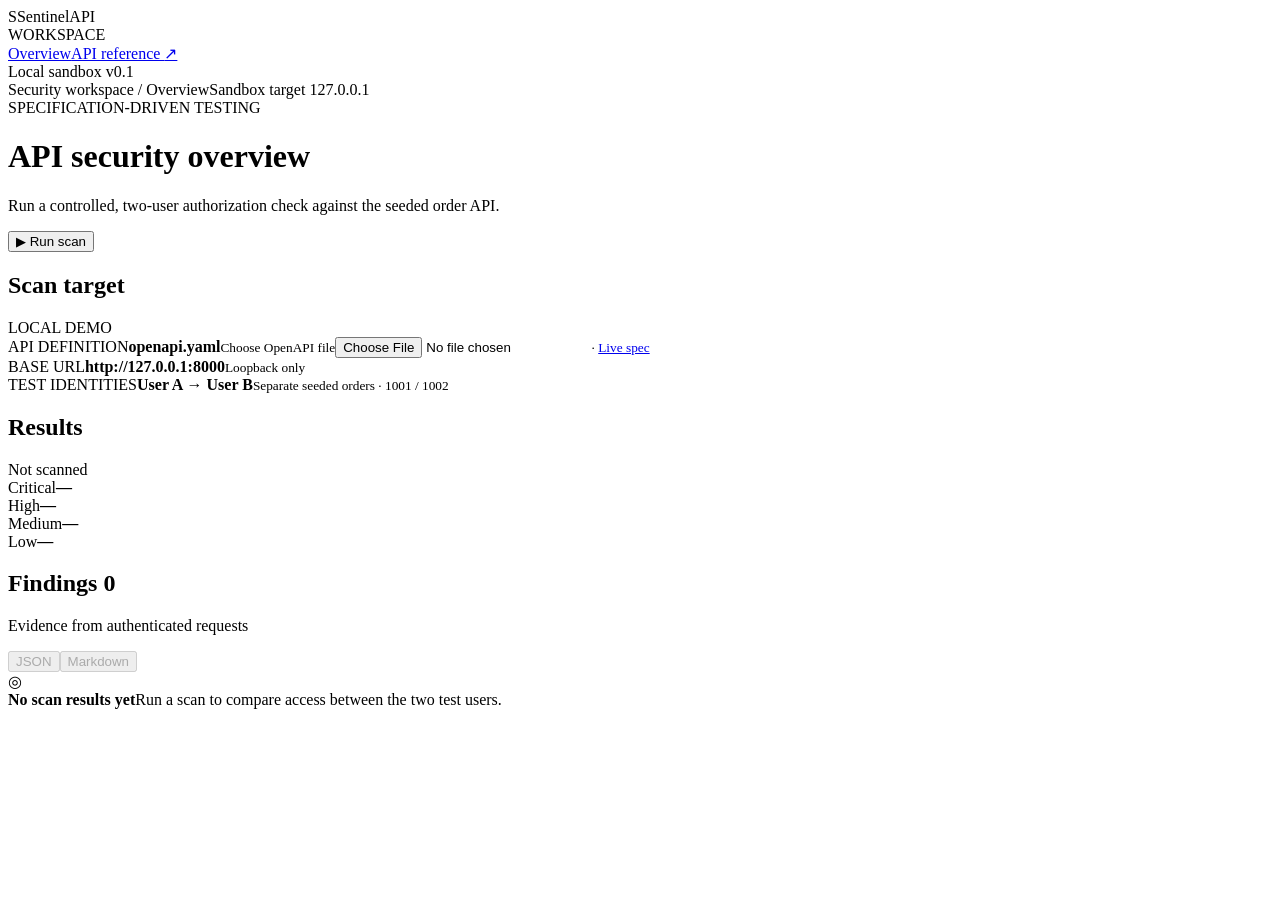
==== app/static/index.html @ 5c93661f "UI changes + person 2" ====
<!doctype html>
<html lang="en">
<head>
  <meta charset="utf-8">
  <meta name="viewport" content="width=device-width, initial-scale=1">
  <title>SentinelAPI | Local scan</title>
  <link rel="stylesheet" href="/static/styles.css">
  <script defer src="/static/app.js"></script>
</head>
<body>
  <div class="shell">
    <aside class="sidebar">
      <div class="brand"><span class="mark">S</span><span>Sentinel<span class="brand-accent">API</span></span></div>
      <div class="nav-label">WORKSPACE</div>
      <nav><a class="nav-active" href="/">Overview</a><a href="/docs" target="_blank" rel="noopener">API reference <span aria-hidden="true">↗</span></a></nav>
      <div class="sidebar-bottom"><span class="status-dot"></span> Local sandbox <span class="sidebar-version">v0.1</span></div>
    </aside>
    <main>
      <header class="topbar"><span>Security workspace <span class="crumb">/</span> Overview</span><span class="topbar-right">Sandbox target <span class="topbar-dot"></span> 127.0.0.1</span></header>
      <div class="content">
        <div class="heading-row">
          <div><div class="eyebrow">SPECIFICATION-DRIVEN TESTING</div><h1>API security overview</h1><p class="lead">Run a controlled, two-user authorization check against the seeded order API.</p></div>
          <button id="run-scan" class="primary-button" type="button"><span aria-hidden="true">▶</span> Run scan</button>
        </div>

        <section class="target-section" aria-label="Scan target">
          <div class="section-heading"><h2>Scan target</h2><span class="section-note">LOCAL DEMO</span></div>
          <div class="target-grid">
            <div><span class="field-label">API DEFINITION</span><strong id="spec-name">openapi.yaml</strong><small><label class="spec-picker">Choose OpenAPI file<input id="spec-file" type="file" accept=".yaml,.yml,.json,application/json,text/yaml"></label> · <a href="/openapi.json" target="_blank" rel="noopener">Live spec</a></small></div>
            <div><span class="field-label">BASE URL</span><strong id="base-url">http://127.0.0.1:8000</strong><small>Loopback only</small></div>
            <div><span class="field-label">TEST IDENTITIES</span><strong>User A → User B</strong><small>Separate seeded orders · 1001 / 1002</small></div>
          </div>
        </section>

        <div class="section-heading results-title"><h2>Results</h2><span id="scan-state" class="scan-state">Not scanned</span></div>
        <div class="metrics" aria-label="Severity summary">
          <div class="metric"><span class="metric-label">Critical</span><strong id="count-critical">—</strong><span class="metric-rule critical"></span></div>
          <div class="metric"><span class="metric-label">High</span><strong id="count-high">—</strong><span class="metric-rule high"></span></div>
          <div class="metric"><span class="metric-label">Medium</span><strong id="count-medium">—</strong><span class="metric-rule medium"></span></div>
          <div class="metric"><span class="metric-label">Low</span><strong id="count-low">—</strong><span class="metric-rule low"></span></div>
        </div>

        <section class="findings-section" aria-label="Findings">
          <div class="findings-header"><div><h2>Findings <span id="finding-total" class="total">0</span></h2><p>Evidence from authenticated requests</p></div><div class="download-actions"><button id="download-json" type="button" disabled>JSON</button><button id="download-md" type="button" disabled>Markdown</button></div></div>
          <div id="findings" class="findings"><div class="empty-state"><div class="empty-icon">◎</div><strong>No scan results yet</strong><span>Run a scan to compare access between the two test users.</span></div></div>
        </section>
        <p id="error" class="error" role="alert" hidden></p>
      </div>
    </main>
  </div>
</body>
</html>
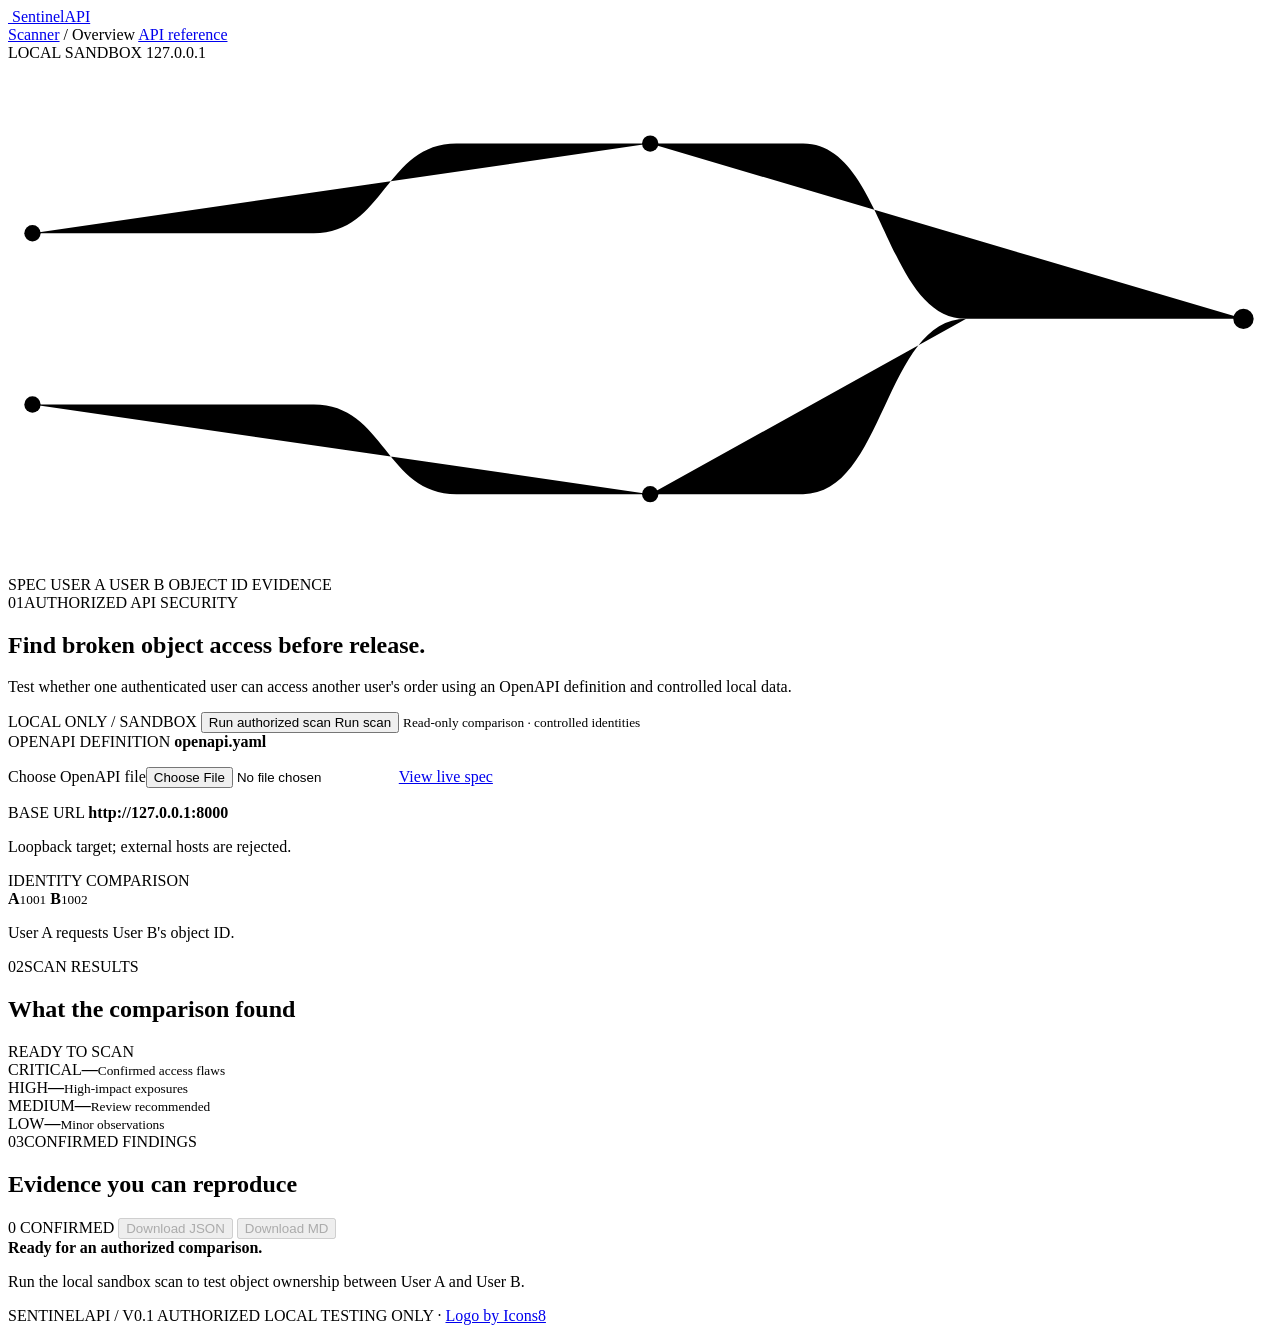
==== commit 5bef1fe5: "Sandbox Testing" ====
--- a/app/static/index.html
+++ b/app/static/index.html
@@ -3,50 +3,132 @@
 <head>
   <meta charset="utf-8">
   <meta name="viewport" content="width=device-width, initial-scale=1">
-  <title>SentinelAPI | Local scan</title>
+  <meta name="description" content="SentinelAPI authorized local API security scanner">
+  <title>SentinelAPI | Authorized local scan</title>
   <link rel="stylesheet" href="/static/styles.css">
+  <script defer src="https://unpkg.com/lucide@1.47.0/dist/umd/lucide.min.js"></script>
   <script defer src="/static/app.js"></script>
 </head>
 <body>
-  <div class="shell">
-    <aside class="sidebar">
-      <div class="brand"><span class="mark">S</span><span>Sentinel<span class="brand-accent">API</span></span></div>
-      <div class="nav-label">WORKSPACE</div>
-      <nav><a class="nav-active" href="/">Overview</a><a href="/docs" target="_blank" rel="noopener">API reference <span aria-hidden="true">↗</span></a></nav>
-      <div class="sidebar-bottom"><span class="status-dot"></span> Local sandbox <span class="sidebar-version">v0.1</span></div>
-    </aside>
-    <main>
-      <header class="topbar"><span>Security workspace <span class="crumb">/</span> Overview</span><span class="topbar-right">Sandbox target <span class="topbar-dot"></span> 127.0.0.1</span></header>
-      <div class="content">
-        <div class="heading-row">
-          <div><div class="eyebrow">SPECIFICATION-DRIVEN TESTING</div><h1>API security overview</h1><p class="lead">Run a controlled, two-user authorization check against the seeded order API.</p></div>
-          <button id="run-scan" class="primary-button" type="button"><span aria-hidden="true">▶</span> Run scan</button>
+  <header class="topbar">
+    <a class="brand" href="/" aria-label="SentinelAPI home">
+      <span class="mark" aria-hidden="true"><img src="https://img.icons8.com/ios-filled/100/f23312/shield.png" alt="" referrerpolicy="no-referrer"></span>
+      <span>SentinelAPI</span>
+    </a>
+    <nav aria-label="Primary navigation">
+      <a class="nav-active" href="/">Scanner</a>
+      <span aria-hidden="true">/</span>
+      <span>Overview</span>
+      <a href="/docs" target="_blank" rel="noopener">API reference <i data-lucide="external-link" aria-hidden="true"></i></a>
+    </nav>
+    <div class="environment" aria-label="Local sandbox status">
+      <span>LOCAL SANDBOX</span>
+      <i aria-hidden="true"></i>
+      <span>127.0.0.1</span>
+    </div>
+  </header>
+
+  <main>
+    <section class="hero" aria-labelledby="page-title">
+      <div class="motif" aria-hidden="true">
+        <svg viewBox="0 0 620 250" preserveAspectRatio="none">
+          <path d="M12 84 H150 C185 84 185 40 220 40 H315" />
+          <path d="M12 168 H150 C185 168 185 212 220 212 H315" />
+          <path d="M315 40 H390 C430 40 430 126 470 126 H606" />
+          <path d="M315 212 H390 C430 212 430 126 470 126" />
+          <circle cx="12" cy="84" r="4" />
+          <circle cx="12" cy="168" r="4" />
+          <circle cx="315" cy="40" r="4" />
+          <circle cx="315" cy="212" r="4" />
+          <circle class="signal-node" cx="606" cy="126" r="5" />
+        </svg>
+        <span class="motif-label label-spec">SPEC</span>
+        <span class="motif-label label-a">USER A</span>
+        <span class="motif-label label-b">USER B</span>
+        <span class="motif-label label-object">OBJECT ID</span>
+        <span class="motif-label label-evidence">EVIDENCE</span>
+      </div>
+      <div class="section-kicker"><span>01</span><span>AUTHORIZED API SECURITY</span></div>
+      <div class="hero-grid">
+        <div class="hero-copy">
+          <h1 id="page-title">Find broken object access before release.</h1>
+          <p>Test whether one authenticated user can access another user's order using an OpenAPI definition and controlled local data.</p>
         </div>
+        <div class="hero-action">
+          <span class="safety-stamp">LOCAL ONLY / SANDBOX</span>
+          <button id="run-scan" class="primary-button" type="button">
+            <i class="button-icon" data-lucide="scan-search" aria-hidden="true"></i>
+            <span class="button-label-long">Run authorized scan</span>
+            <span class="button-label-short">Run scan</span>
+          </button>
+          <small>Read-only comparison · controlled identities</small>
+        </div>
+      </div>
 
-        <section class="target-section" aria-label="Scan target">
-          <div class="section-heading"><h2>Scan target</h2><span class="section-note">LOCAL DEMO</span></div>
-          <div class="target-grid">
-            <div><span class="field-label">API DEFINITION</span><strong id="spec-name">openapi.yaml</strong><small><label class="spec-picker">Choose OpenAPI file<input id="spec-file" type="file" accept=".yaml,.yml,.json,application/json,text/yaml"></label> · <a href="/openapi.json" target="_blank" rel="noopener">Live spec</a></small></div>
-            <div><span class="field-label">BASE URL</span><strong id="base-url">http://127.0.0.1:8000</strong><small>Loopback only</small></div>
-            <div><span class="field-label">TEST IDENTITIES</span><strong>User A → User B</strong><small>Separate seeded orders · 1001 / 1002</small></div>
+      <div class="target-strip" aria-label="Scan target">
+        <div class="target-item">
+          <span class="technical-label">OPENAPI DEFINITION</span>
+          <strong id="spec-name">openapi.yaml</strong>
+          <p class="target-links"><label class="spec-picker"><i data-lucide="file-up" aria-hidden="true"></i>Choose OpenAPI file<input id="spec-file" type="file" accept=".yaml,.yml,.json,application/json,text/yaml"></label><a href="/openapi.json" target="_blank" rel="noopener">View live spec<i data-lucide="external-link" aria-hidden="true"></i></a></p>
+        </div>
+        <div class="target-item">
+          <span class="technical-label">BASE URL</span>
+          <strong id="base-url">http://127.0.0.1:8000</strong>
+          <p>Loopback target; external hosts are rejected.</p>
+        </div>
+        <div class="target-item identity-item">
+          <span class="technical-label">IDENTITY COMPARISON</span>
+          <div class="identity-flow" aria-label="User A order 1001 compared with User B order 1002">
+            <span><b>A</b><small>1001</small></span>
+            <i aria-hidden="true"></i>
+            <span><b>B</b><small>1002</small></span>
           </div>
-        </section>
+          <p>User A requests User B's object ID.</p>
+        </div>
+      </div>
+    </section>
 
-        <div class="section-heading results-title"><h2>Results</h2><span id="scan-state" class="scan-state">Not scanned</span></div>
-        <div class="metrics" aria-label="Severity summary">
-          <div class="metric"><span class="metric-label">Critical</span><strong id="count-critical">—</strong><span class="metric-rule critical"></span></div>
-          <div class="metric"><span class="metric-label">High</span><strong id="count-high">—</strong><span class="metric-rule high"></span></div>
-          <div class="metric"><span class="metric-label">Medium</span><strong id="count-medium">—</strong><span class="metric-rule medium"></span></div>
-          <div class="metric"><span class="metric-label">Low</span><strong id="count-low">—</strong><span class="metric-rule low"></span></div>
+    <section class="results-section" aria-labelledby="results-title">
+      <div class="section-header">
+        <div>
+          <div class="section-kicker"><span>02</span><span>SCAN RESULTS</span></div>
+          <h2 id="results-title">What the comparison found</h2>
         </div>
+        <div id="scan-state" class="scan-state" aria-live="polite">READY TO SCAN</div>
+      </div>
+      <div class="metrics" aria-label="Severity summary">
+        <div class="metric critical-metric"><span class="technical-label">CRITICAL</span><strong id="count-critical">—</strong><small>Confirmed access flaws</small></div>
+        <div class="metric high-metric"><span class="technical-label">HIGH</span><strong id="count-high">—</strong><small>High-impact exposures</small></div>
+        <div class="metric medium-metric"><span class="technical-label">MEDIUM</span><strong id="count-medium">—</strong><small>Review recommended</small></div>
+        <div class="metric low-metric"><span class="technical-label">LOW</span><strong id="count-low">—</strong><small>Minor observations</small></div>
+      </div>
+    </section>
 
-        <section class="findings-section" aria-label="Findings">
-          <div class="findings-header"><div><h2>Findings <span id="finding-total" class="total">0</span></h2><p>Evidence from authenticated requests</p></div><div class="download-actions"><button id="download-json" type="button" disabled>JSON</button><button id="download-md" type="button" disabled>Markdown</button></div></div>
-          <div id="findings" class="findings"><div class="empty-state"><div class="empty-icon">◎</div><strong>No scan results yet</strong><span>Run a scan to compare access between the two test users.</span></div></div>
-        </section>
-        <p id="error" class="error" role="alert" hidden></p>
+    <section class="findings-section" aria-labelledby="findings-title">
+      <div class="section-header findings-heading">
+        <div>
+          <div class="section-kicker"><span>03</span><span>CONFIRMED FINDINGS</span></div>
+          <h2 id="findings-title">Evidence you can reproduce</h2>
+        </div>
+        <div class="findings-actions">
+          <span id="finding-total" class="finding-total" aria-live="polite">0 CONFIRMED</span>
+          <button id="download-json" class="secondary-button" type="button" disabled><i data-lucide="download" aria-hidden="true"></i>Download JSON</button>
+          <button id="download-md" class="secondary-button" type="button" disabled><i data-lucide="download" aria-hidden="true"></i>Download MD</button>
+        </div>
       </div>
-    </main>
-  </div>
+      <div id="findings" class="findings">
+        <div class="empty-state">
+          <i class="empty-mark" data-lucide="scan-search" aria-hidden="true"></i>
+          <div><strong>Ready for an authorized comparison.</strong><p>Run the local sandbox scan to test object ownership between User A and User B.</p></div>
+        </div>
+      </div>
+      <p id="error" class="error" role="alert" hidden></p>
+    </section>
+  </main>
+
+  <footer>
+    <span>SENTINELAPI / V0.1</span>
+    <span>AUTHORIZED LOCAL TESTING ONLY · <a href="https://icons8.com/icons/set/api-with-shield" target="_blank" rel="noopener">Logo by Icons8<i data-lucide="external-link" aria-hidden="true"></i></a></span>
+  </footer>
 </body>
 </html>
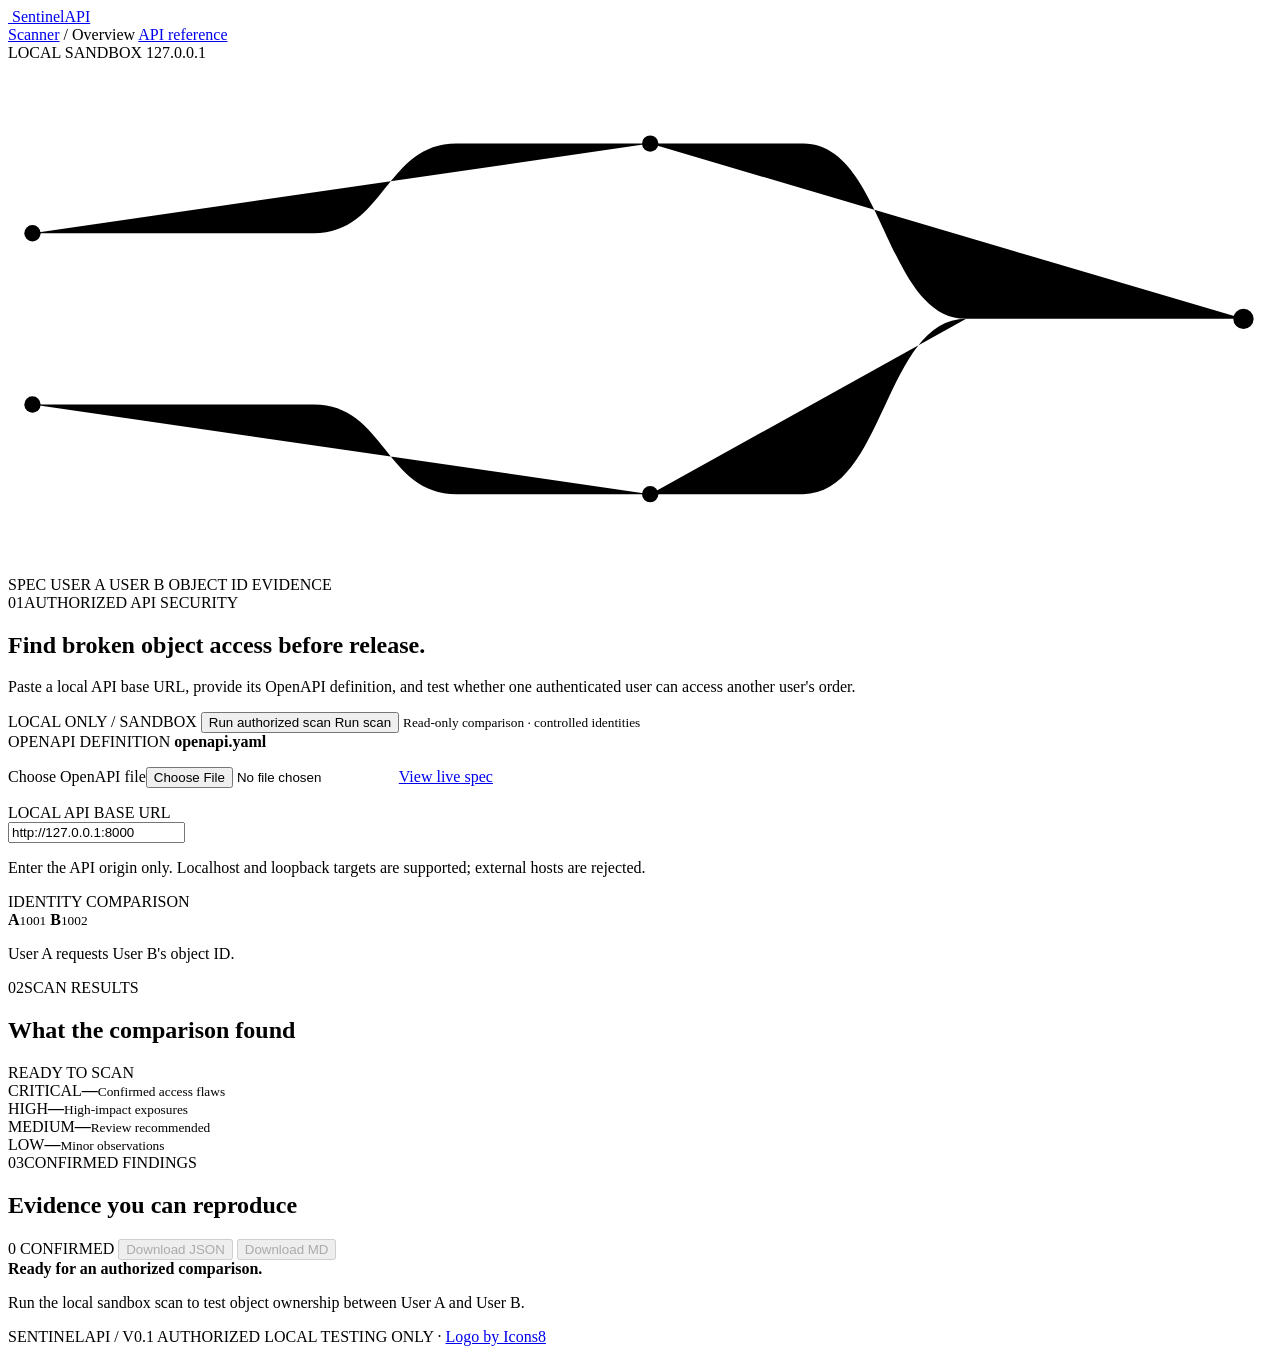
==== commit c296e065: "AGENTS Changes" ====
--- a/app/static/index.html
+++ b/app/static/index.html
@@ -52,7 +52,7 @@
       <div class="hero-grid">
         <div class="hero-copy">
           <h1 id="page-title">Find broken object access before release.</h1>
-          <p>Test whether one authenticated user can access another user's order using an OpenAPI definition and controlled local data.</p>
+          <p>Paste a local API base URL, provide its OpenAPI definition, and test whether one authenticated user can access another user's order.</p>
         </div>
         <div class="hero-action">
           <span class="safety-stamp">LOCAL ONLY / SANDBOX</span>
@@ -72,9 +72,12 @@
           <p class="target-links"><label class="spec-picker"><i data-lucide="file-up" aria-hidden="true"></i>Choose OpenAPI file<input id="spec-file" type="file" accept=".yaml,.yml,.json,application/json,text/yaml"></label><a href="/openapi.json" target="_blank" rel="noopener">View live spec<i data-lucide="external-link" aria-hidden="true"></i></a></p>
         </div>
         <div class="target-item">
-          <span class="technical-label">BASE URL</span>
-          <strong id="base-url">http://127.0.0.1:8000</strong>
-          <p>Loopback target; external hosts are rejected.</p>
+          <label class="technical-label" for="base-url-input">LOCAL API BASE URL</label>
+          <div class="url-input-wrap">
+            <i data-lucide="link" aria-hidden="true"></i>
+            <input id="base-url-input" type="url" value="http://127.0.0.1:8000" placeholder="http://127.0.0.1:8000" spellcheck="false" autocomplete="url" required>
+          </div>
+          <p>Enter the API origin only. Localhost and loopback targets are supported; external hosts are rejected.</p>
         </div>
         <div class="target-item identity-item">
           <span class="technical-label">IDENTITY COMPARISON</span>
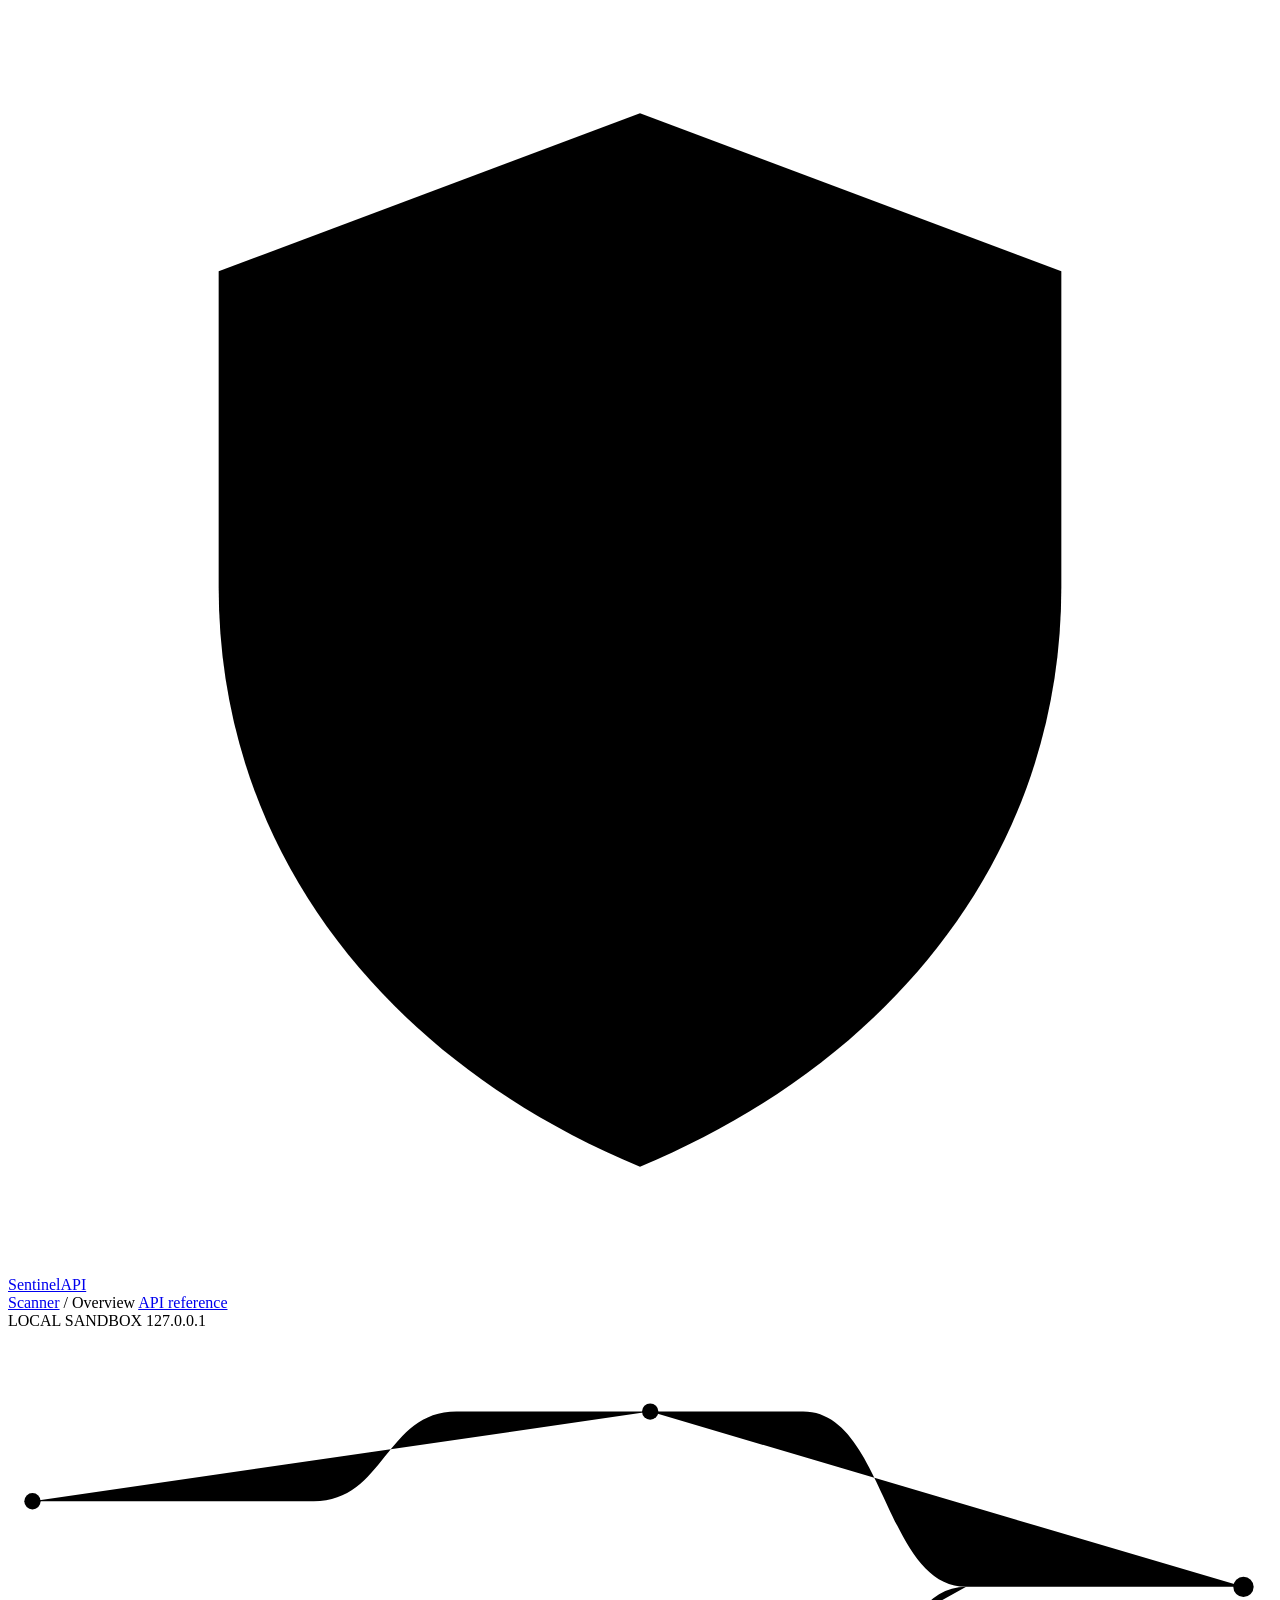
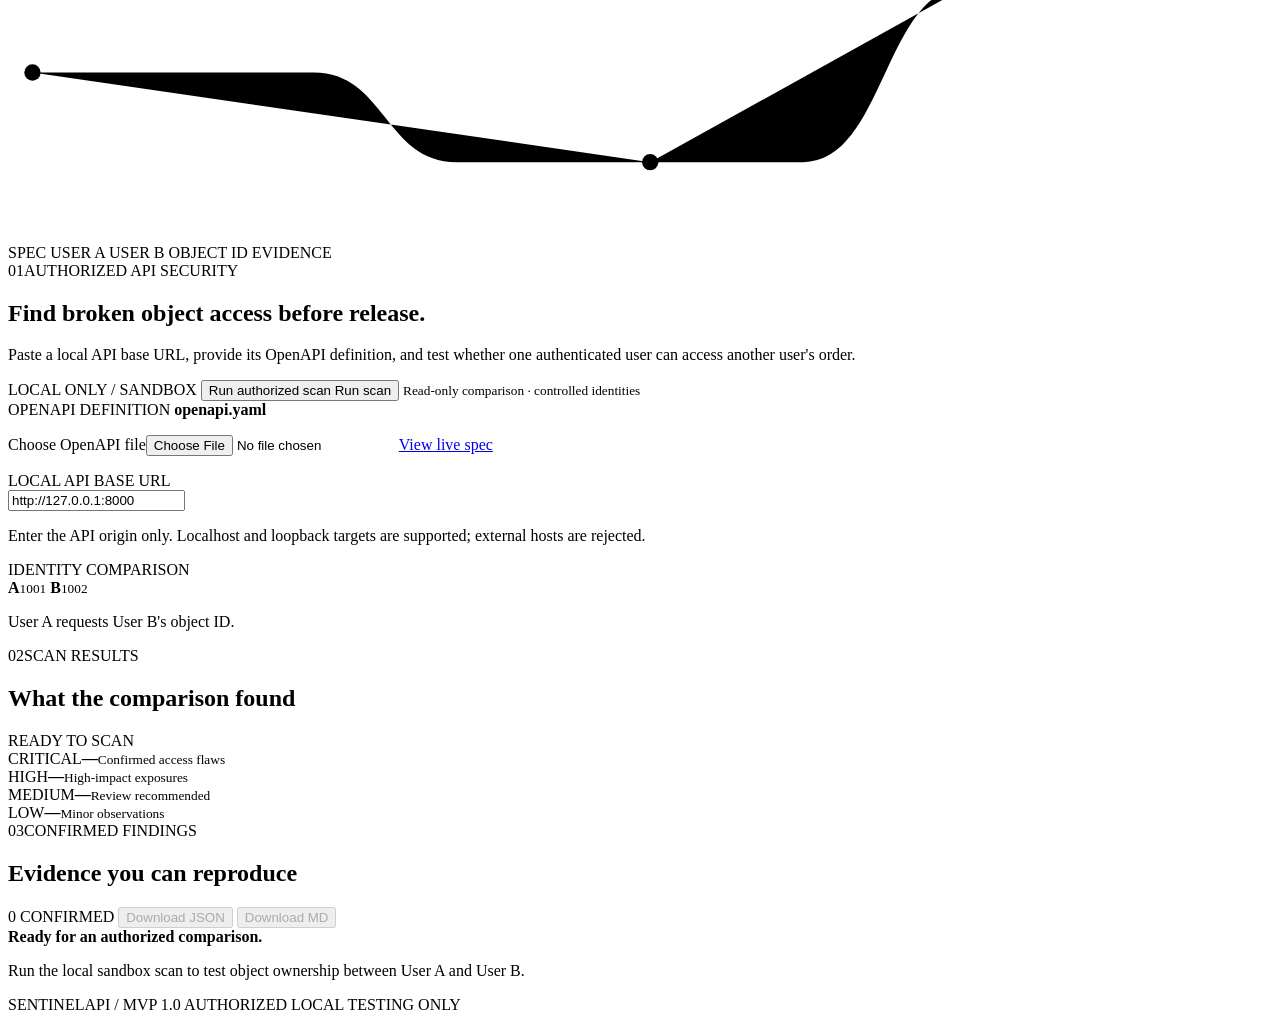
==== commit 3f7917e9: "Agent work 01" ====
--- a/app/static/index.html
+++ b/app/static/index.html
@@ -6,13 +6,17 @@
   <meta name="description" content="SentinelAPI authorized local API security scanner">
   <title>SentinelAPI | Authorized local scan</title>
   <link rel="stylesheet" href="/static/styles.css">
-  <script defer src="https://unpkg.com/lucide@1.47.0/dist/umd/lucide.min.js"></script>
   <script defer src="/static/app.js"></script>
 </head>
 <body>
   <header class="topbar">
     <a class="brand" href="/" aria-label="SentinelAPI home">
-      <span class="mark" aria-hidden="true"><img src="https://img.icons8.com/ios-filled/100/f23312/shield.png" alt="" referrerpolicy="no-referrer"></span>
+      <span class="mark" aria-hidden="true">
+        <svg viewBox="0 0 24 24" focusable="false">
+          <path d="M12 2 20 5v6c0 5.2-3.4 9.1-8 11-4.6-1.9-8-5.8-8-11V5l8-3Z"></path>
+          <path d="m8.5 12 2.2 2.2 4.8-5"></path>
+        </svg>
+      </span>
       <span>SentinelAPI</span>
     </a>
     <nav aria-label="Primary navigation">
@@ -130,8 +134,8 @@
   </main>
 
   <footer>
-    <span>SENTINELAPI / V0.1</span>
-    <span>AUTHORIZED LOCAL TESTING ONLY · <a href="https://icons8.com/icons/set/api-with-shield" target="_blank" rel="noopener">Logo by Icons8<i data-lucide="external-link" aria-hidden="true"></i></a></span>
+    <span>SENTINELAPI / MVP 1.0</span>
+    <span>AUTHORIZED LOCAL TESTING ONLY</span>
   </footer>
 </body>
 </html>
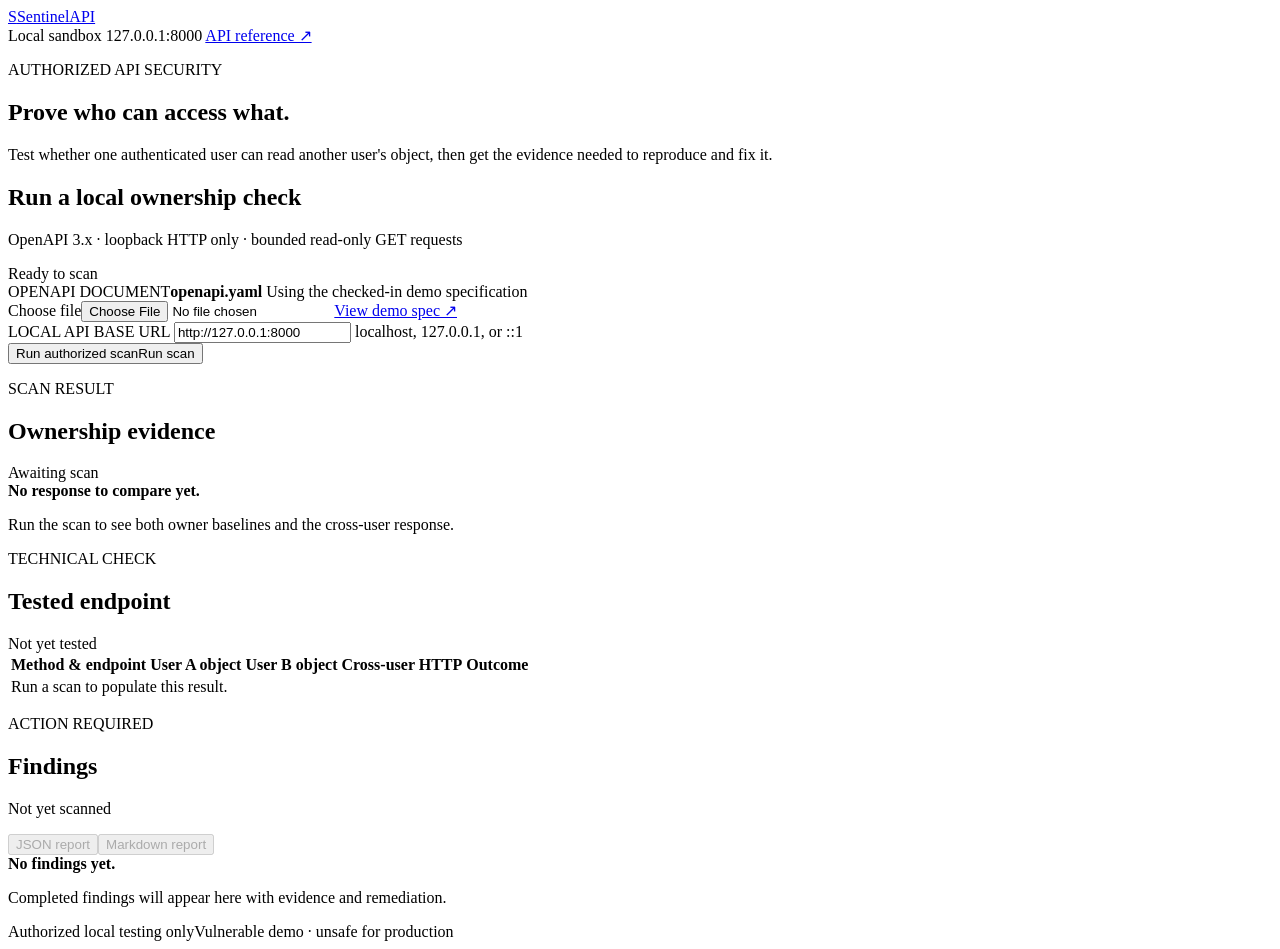
==== commit fa6cb2d7: "ui updates" ====
--- a/app/static/index.html
+++ b/app/static/index.html
@@ -4,138 +4,67 @@
   <meta charset="utf-8">
   <meta name="viewport" content="width=device-width, initial-scale=1">
   <meta name="description" content="SentinelAPI authorized local API security scanner">
-  <title>SentinelAPI | Authorized local scan</title>
+  <title>SentinelAPI | Local API scan</title>
   <link rel="stylesheet" href="/static/styles.css">
   <script defer src="/static/app.js"></script>
 </head>
 <body>
-  <header class="topbar">
-    <a class="brand" href="/" aria-label="SentinelAPI home">
-      <span class="mark" aria-hidden="true">
-        <svg viewBox="0 0 24 24" focusable="false">
-          <path d="M12 2 20 5v6c0 5.2-3.4 9.1-8 11-4.6-1.9-8-5.8-8-11V5l8-3Z"></path>
-          <path d="m8.5 12 2.2 2.2 4.8-5"></path>
-        </svg>
-      </span>
-      <span>SentinelAPI</span>
-    </a>
-    <nav aria-label="Primary navigation">
-      <a class="nav-active" href="/">Scanner</a>
-      <span aria-hidden="true">/</span>
-      <span>Overview</span>
-      <a href="/docs" target="_blank" rel="noopener">API reference <i data-lucide="external-link" aria-hidden="true"></i></a>
-    </nav>
-    <div class="environment" aria-label="Local sandbox status">
-      <span>LOCAL SANDBOX</span>
-      <i aria-hidden="true"></i>
-      <span>127.0.0.1</span>
-    </div>
-  </header>
+  <div class="app-shell">
+    <header class="topbar">
+      <a class="brand" href="#scan-setup" aria-label="SentinelAPI home">
+        <span class="brand-mark" aria-hidden="true">S</span><span>SentinelAPI</span>
+      </a>
+      <div class="topbar-actions">
+        <span class="environment"><span class="status-dot" aria-hidden="true"></span>Local sandbox</span>
+        <span id="header-target" class="target-host">127.0.0.1:8000</span>
+        <a class="docs-link" href="/docs" target="_blank" rel="noopener">API reference ↗</a>
+      </div>
+    </header>
 
-  <main>
-    <section class="hero" aria-labelledby="page-title">
-      <div class="motif" aria-hidden="true">
-        <svg viewBox="0 0 620 250" preserveAspectRatio="none">
-          <path d="M12 84 H150 C185 84 185 40 220 40 H315" />
-          <path d="M12 168 H150 C185 168 185 212 220 212 H315" />
-          <path d="M315 40 H390 C430 40 430 126 470 126 H606" />
-          <path d="M315 212 H390 C430 212 430 126 470 126" />
-          <circle cx="12" cy="84" r="4" />
-          <circle cx="12" cy="168" r="4" />
-          <circle cx="315" cy="40" r="4" />
-          <circle cx="315" cy="212" r="4" />
-          <circle class="signal-node" cx="606" cy="126" r="5" />
-        </svg>
-        <span class="motif-label label-spec">SPEC</span>
-        <span class="motif-label label-a">USER A</span>
-        <span class="motif-label label-b">USER B</span>
-        <span class="motif-label label-object">OBJECT ID</span>
-        <span class="motif-label label-evidence">EVIDENCE</span>
-      </div>
-      <div class="section-kicker"><span>01</span><span>AUTHORIZED API SECURITY</span></div>
-      <div class="hero-grid">
-        <div class="hero-copy">
-          <h1 id="page-title">Find broken object access before release.</h1>
-          <p>Paste a local API base URL, provide its OpenAPI definition, and test whether one authenticated user can access another user's order.</p>
+    <main>
+      <section class="intro-section" aria-labelledby="page-title">
+        <p class="eyebrow">AUTHORIZED API SECURITY</p>
+        <h1 id="page-title">Prove who can access what.</h1>
+        <p>Test whether one authenticated user can read another user's object, then get the evidence needed to reproduce and fix it.</p>
+      </section>
+
+      <section id="scan-setup" class="scan-panel" aria-labelledby="setup-title">
+        <div class="panel-heading">
+          <div><h2 id="setup-title">Run a local ownership check</h2><p>OpenAPI 3.x · loopback HTTP only · bounded read-only GET requests</p></div>
+          <span id="scan-state" class="scan-state" aria-live="polite">Ready to scan</span>
         </div>
-        <div class="hero-action">
-          <span class="safety-stamp">LOCAL ONLY / SANDBOX</span>
-          <button id="run-scan" class="primary-button" type="button">
-            <i class="button-icon" data-lucide="scan-search" aria-hidden="true"></i>
-            <span class="button-label-long">Run authorized scan</span>
-            <span class="button-label-short">Run scan</span>
-          </button>
-          <small>Read-only comparison · controlled identities</small>
+        <div class="scan-form">
+          <div class="form-field spec-field">
+            <span class="field-label">OPENAPI DOCUMENT</span><strong id="spec-name">openapi.yaml</strong>
+            <span id="spec-source" class="field-help">Using the checked-in demo specification</span>
+            <div class="field-actions"><label class="file-button" for="spec-file">Choose file<input id="spec-file" type="file" accept=".yaml,.yml,.json,application/json,text/yaml"></label><a class="text-link" href="/openapi.json" target="_blank" rel="noopener">View demo spec ↗</a></div>
+          </div>
+          <div class="form-field url-field">
+            <label class="field-label" for="base-url-input">LOCAL API BASE URL</label>
+            <input id="base-url-input" type="url" value="http://127.0.0.1:8000" placeholder="http://127.0.0.1:8000" spellcheck="false" autocomplete="url" required>
+            <span class="field-help">localhost, 127.0.0.1, or ::1</span>
+          </div>
+          <div class="scan-action"><button id="run-scan" class="primary-button" type="button"><span class="button-label-long">Run authorized scan</span><span class="button-label-short">Run scan</span></button></div>
         </div>
-      </div>
+        <p id="error" class="error" role="alert" hidden></p>
+      </section>
 
-      <div class="target-strip" aria-label="Scan target">
-        <div class="target-item">
-          <span class="technical-label">OPENAPI DEFINITION</span>
-          <strong id="spec-name">openapi.yaml</strong>
-          <p class="target-links"><label class="spec-picker"><i data-lucide="file-up" aria-hidden="true"></i>Choose OpenAPI file<input id="spec-file" type="file" accept=".yaml,.yml,.json,application/json,text/yaml"></label><a href="/openapi.json" target="_blank" rel="noopener">View live spec<i data-lucide="external-link" aria-hidden="true"></i></a></p>
-        </div>
-        <div class="target-item">
-          <label class="technical-label" for="base-url-input">LOCAL API BASE URL</label>
-          <div class="url-input-wrap">
-            <i data-lucide="link" aria-hidden="true"></i>
-            <input id="base-url-input" type="url" value="http://127.0.0.1:8000" placeholder="http://127.0.0.1:8000" spellcheck="false" autocomplete="url" required>
-          </div>
-          <p>Enter the API origin only. Localhost and loopback targets are supported; external hosts are rejected.</p>
-        </div>
-        <div class="target-item identity-item">
-          <span class="technical-label">IDENTITY COMPARISON</span>
-          <div class="identity-flow" aria-label="User A order 1001 compared with User B order 1002">
-            <span><b>A</b><small>1001</small></span>
-            <i aria-hidden="true"></i>
-            <span><b>B</b><small>1002</small></span>
-          </div>
-          <p>User A requests User B's object ID.</p>
-        </div>
-      </div>
-    </section>
+      <section id="results" class="results-section" aria-labelledby="comparison-title">
+        <div class="section-heading"><div><p class="eyebrow">SCAN RESULT</p><h2 id="comparison-title">Ownership evidence</h2></div><span id="comparison-status" class="comparison-status">Awaiting scan</span></div>
+        <div id="comparison-content" class="comparison-content"><div class="comparison-empty"><strong>No response to compare yet.</strong><p>Run the scan to see both owner baselines and the cross-user response.</p></div></div>
+      </section>
 
-    <section class="results-section" aria-labelledby="results-title">
-      <div class="section-header">
-        <div>
-          <div class="section-kicker"><span>02</span><span>SCAN RESULTS</span></div>
-          <h2 id="results-title">What the comparison found</h2>
-        </div>
-        <div id="scan-state" class="scan-state" aria-live="polite">READY TO SCAN</div>
-      </div>
-      <div class="metrics" aria-label="Severity summary">
-        <div class="metric critical-metric"><span class="technical-label">CRITICAL</span><strong id="count-critical">—</strong><small>Confirmed access flaws</small></div>
-        <div class="metric high-metric"><span class="technical-label">HIGH</span><strong id="count-high">—</strong><small>High-impact exposures</small></div>
-        <div class="metric medium-metric"><span class="technical-label">MEDIUM</span><strong id="count-medium">—</strong><small>Review recommended</small></div>
-        <div class="metric low-metric"><span class="technical-label">LOW</span><strong id="count-low">—</strong><small>Minor observations</small></div>
-      </div>
-    </section>
+      <section id="endpoints" class="endpoint-section" aria-labelledby="endpoints-title">
+        <div class="section-heading compact-heading"><div><p class="eyebrow">TECHNICAL CHECK</p><h2 id="endpoints-title">Tested endpoint</h2></div><span id="endpoint-total" class="section-meta">Not yet tested</span></div>
+        <div class="table-wrap"><table><thead><tr><th scope="col">Method &amp; endpoint</th><th scope="col">User A object</th><th scope="col">User B object</th><th scope="col">Cross-user HTTP</th><th scope="col">Outcome</th></tr></thead><tbody id="endpoint-rows"><tr><td colspan="5" class="table-empty">Run a scan to populate this result.</td></tr></tbody></table></div>
+      </section>
 
-    <section class="findings-section" aria-labelledby="findings-title">
-      <div class="section-header findings-heading">
-        <div>
-          <div class="section-kicker"><span>03</span><span>CONFIRMED FINDINGS</span></div>
-          <h2 id="findings-title">Evidence you can reproduce</h2>
-        </div>
-        <div class="findings-actions">
-          <span id="finding-total" class="finding-total" aria-live="polite">0 CONFIRMED</span>
-          <button id="download-json" class="secondary-button" type="button" disabled><i data-lucide="download" aria-hidden="true"></i>Download JSON</button>
-          <button id="download-md" class="secondary-button" type="button" disabled><i data-lucide="download" aria-hidden="true"></i>Download MD</button>
-        </div>
-      </div>
-      <div id="findings" class="findings">
-        <div class="empty-state">
-          <i class="empty-mark" data-lucide="scan-search" aria-hidden="true"></i>
-          <div><strong>Ready for an authorized comparison.</strong><p>Run the local sandbox scan to test object ownership between User A and User B.</p></div>
-        </div>
-      </div>
-      <p id="error" class="error" role="alert" hidden></p>
-    </section>
-  </main>
-
-  <footer>
-    <span>SENTINELAPI / MVP 1.0</span>
-    <span>AUTHORIZED LOCAL TESTING ONLY</span>
-  </footer>
+      <section id="findings-section" class="findings-section" aria-labelledby="findings-title">
+        <div class="section-heading findings-heading"><div><p class="eyebrow">ACTION REQUIRED</p><h2 id="findings-title">Findings</h2><p id="finding-total" class="section-meta" aria-live="polite">Not yet scanned</p></div><div class="download-actions" aria-label="Download scan report"><button id="download-json" class="secondary-button" type="button" disabled>JSON report</button><button id="download-md" class="secondary-button" type="button" disabled>Markdown report</button></div></div>
+        <div id="findings" class="findings"><div class="empty-state"><strong>No findings yet.</strong><p>Completed findings will appear here with evidence and remediation.</p></div></div>
+      </section>
+    </main>
+    <footer><span>Authorized local testing only</span><span>Vulnerable demo · unsafe for production</span></footer>
+  </div>
 </body>
 </html>
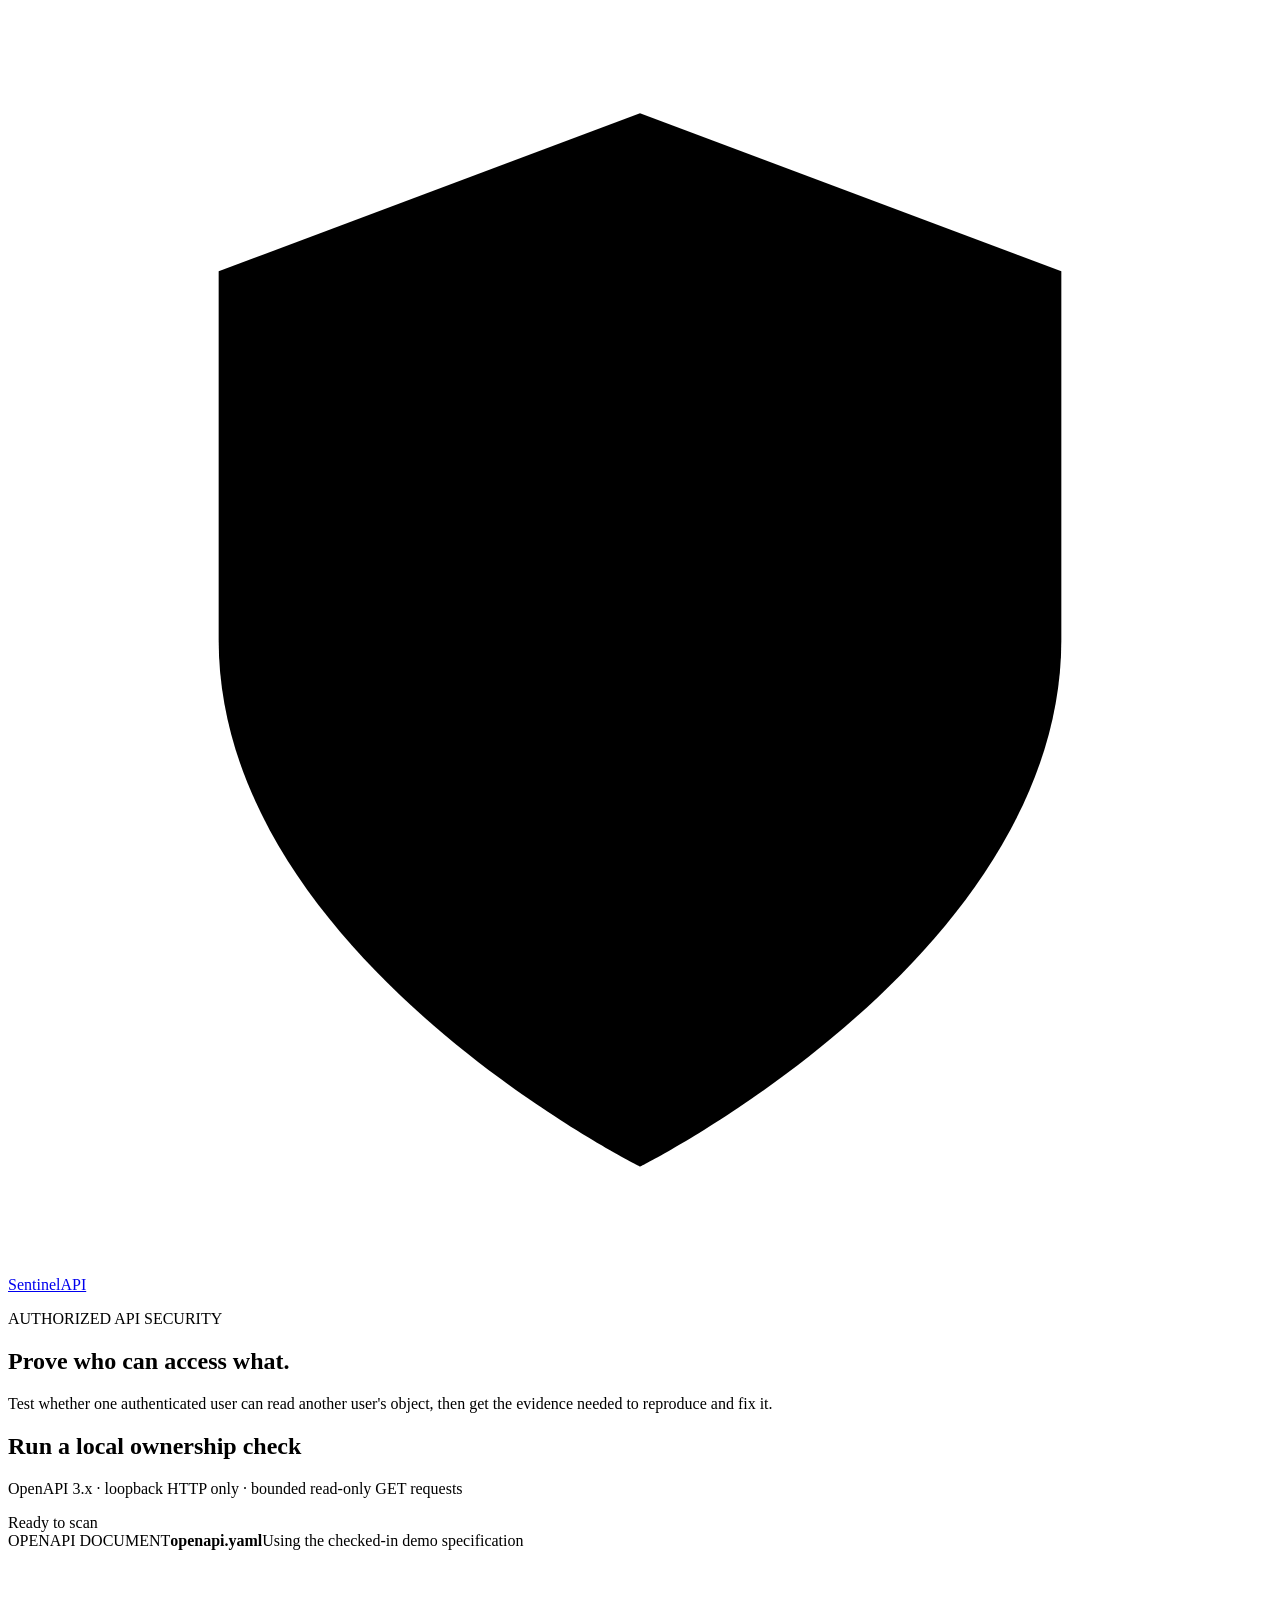
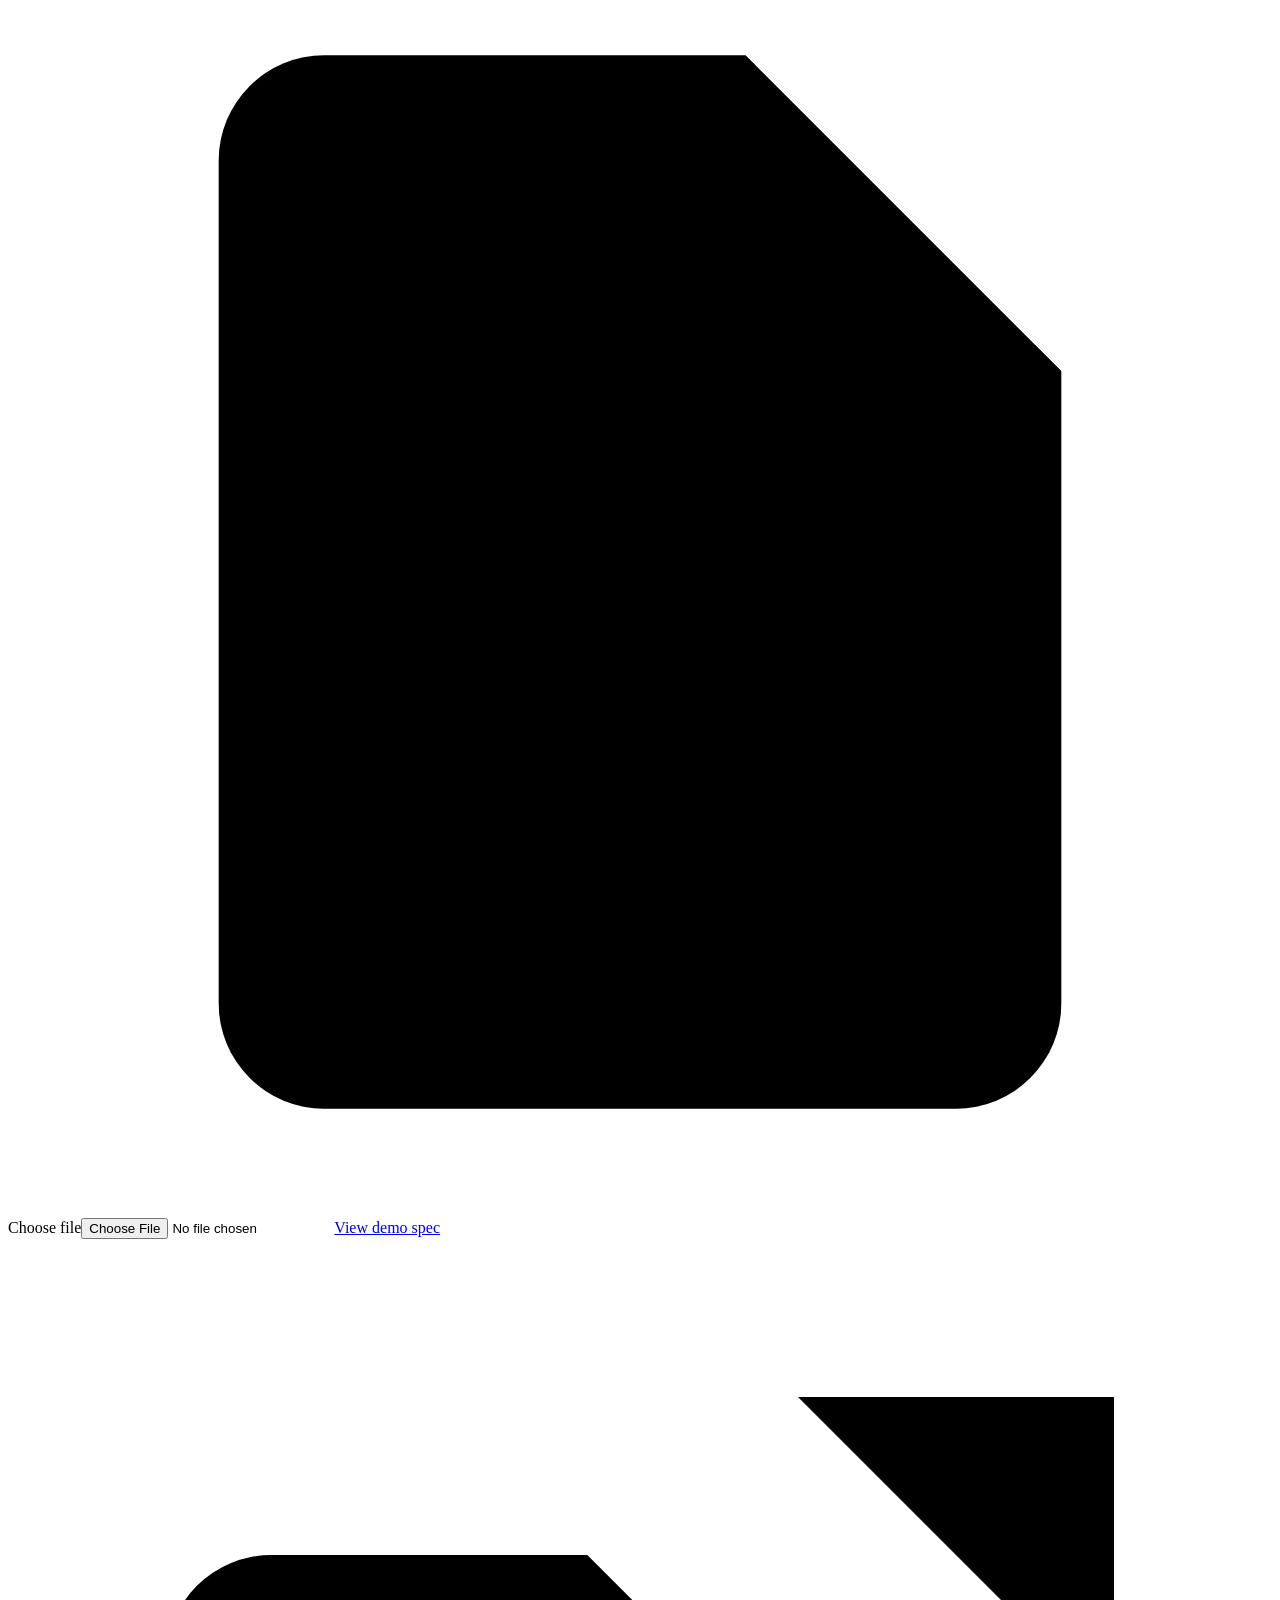
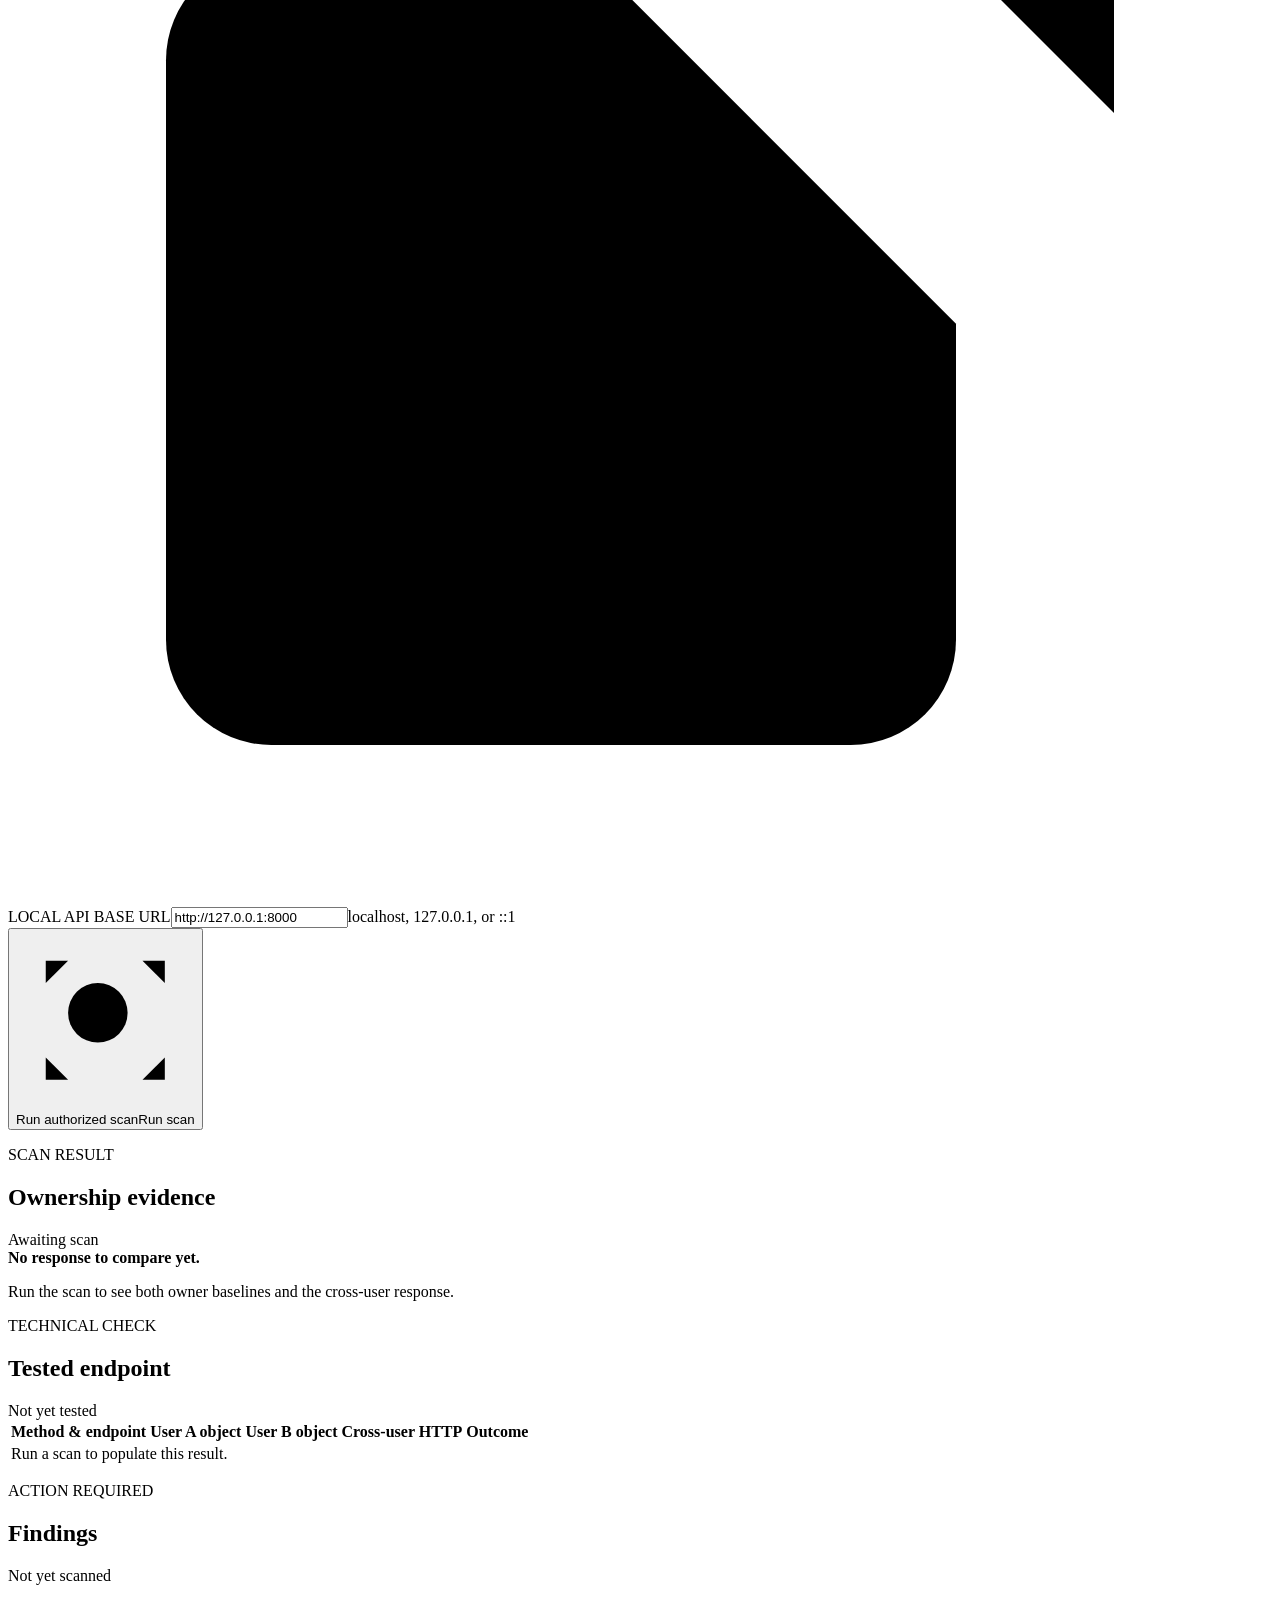
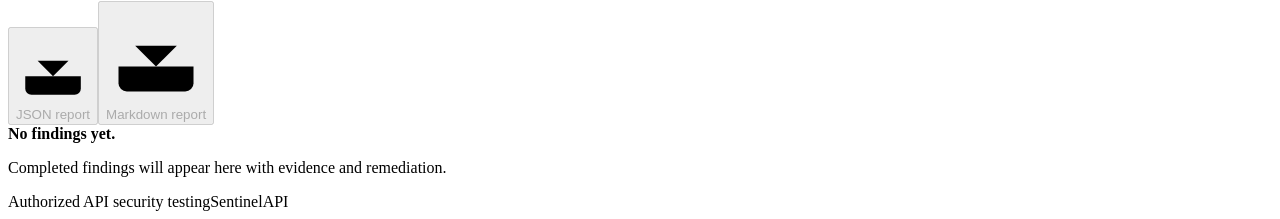
==== commit fe1afc05: "Harden scanner and refresh local dashboard" ====
--- a/app/static/index.html
+++ b/app/static/index.html
@@ -5,66 +5,32 @@
   <meta name="viewport" content="width=device-width, initial-scale=1">
   <meta name="description" content="SentinelAPI authorized local API security scanner">
   <title>SentinelAPI | Local API scan</title>
-  <link rel="stylesheet" href="/static/styles.css">
-  <script defer src="/static/app.js"></script>
+  <link rel="stylesheet" href="/static/styles.css?v=20260925">
+  <link rel="stylesheet" href="/static/icons.css?v=20260925">
+  <link rel="stylesheet" href="/static/motion.css?v=20260925">
+  <script defer src="/static/app.js?v=20260925"></script>
 </head>
-<body>
+<body class="app-body">
   <div class="app-shell">
     <header class="topbar">
-      <a class="brand" href="#scan-setup" aria-label="SentinelAPI home">
-        <span class="brand-mark" aria-hidden="true">S</span><span>SentinelAPI</span>
-      </a>
-      <div class="topbar-actions">
-        <span class="environment"><span class="status-dot" aria-hidden="true"></span>Local sandbox</span>
-        <span id="header-target" class="target-host">127.0.0.1:8000</span>
-        <a class="docs-link" href="/docs" target="_blank" rel="noopener">API reference ↗</a>
-      </div>
+      <a class="brand" href="#scan-setup" aria-label="SentinelAPI home"><span class="brand-mark" aria-hidden="true"><svg class="icon icon-brand" viewBox="0 0 24 24"><path d="M12 22s8-4 8-10V5l-8-3-8 3v7c0 6 8 10 8 10Z"/><path d="m9 12 2 2 4-4"/></svg></span><span>SentinelAPI</span></a>
     </header>
-
     <main>
-      <section class="intro-section" aria-labelledby="page-title">
-        <p class="eyebrow">AUTHORIZED API SECURITY</p>
-        <h1 id="page-title">Prove who can access what.</h1>
-        <p>Test whether one authenticated user can read another user's object, then get the evidence needed to reproduce and fix it.</p>
-      </section>
-
-      <section id="scan-setup" class="scan-panel" aria-labelledby="setup-title">
-        <div class="panel-heading">
-          <div><h2 id="setup-title">Run a local ownership check</h2><p>OpenAPI 3.x · loopback HTTP only · bounded read-only GET requests</p></div>
-          <span id="scan-state" class="scan-state" aria-live="polite">Ready to scan</span>
-        </div>
+      <section class="intro-section reveal reveal-1" aria-labelledby="page-title"><p class="eyebrow">AUTHORIZED API SECURITY</p><h1 id="page-title">Prove who can access <span>what.</span></h1><p>Test whether one authenticated user can read another user's object, then get the evidence needed to reproduce and fix it.</p></section>
+      <section id="scan-setup" class="scan-panel reveal reveal-2" aria-labelledby="setup-title">
+        <div class="panel-heading"><div><h2 id="setup-title">Run a local ownership check</h2><p>OpenAPI 3.x · loopback HTTP only · bounded read-only GET requests</p></div><span id="scan-state" class="scan-state" aria-live="polite">Ready to scan</span></div>
         <div class="scan-form">
-          <div class="form-field spec-field">
-            <span class="field-label">OPENAPI DOCUMENT</span><strong id="spec-name">openapi.yaml</strong>
-            <span id="spec-source" class="field-help">Using the checked-in demo specification</span>
-            <div class="field-actions"><label class="file-button" for="spec-file">Choose file<input id="spec-file" type="file" accept=".yaml,.yml,.json,application/json,text/yaml"></label><a class="text-link" href="/openapi.json" target="_blank" rel="noopener">View demo spec ↗</a></div>
-          </div>
-          <div class="form-field url-field">
-            <label class="field-label" for="base-url-input">LOCAL API BASE URL</label>
-            <input id="base-url-input" type="url" value="http://127.0.0.1:8000" placeholder="http://127.0.0.1:8000" spellcheck="false" autocomplete="url" required>
-            <span class="field-help">localhost, 127.0.0.1, or ::1</span>
-          </div>
-          <div class="scan-action"><button id="run-scan" class="primary-button" type="button"><span class="button-label-long">Run authorized scan</span><span class="button-label-short">Run scan</span></button></div>
+          <div class="form-field spec-field"><span class="field-label">OPENAPI DOCUMENT</span><strong id="spec-name">openapi.yaml</strong><span id="spec-source" class="field-help">Using the checked-in demo specification</span><div class="field-actions"><label class="file-button" for="spec-file"><svg class="icon" viewBox="0 0 24 24" aria-hidden="true"><path d="M14 2H6a2 2 0 0 0-2 2v16a2 2 0 0 0 2 2h12a2 2 0 0 0 2-2V8Z"/><path d="M14 2v6h6"/><path d="M12 18v-6"/><path d="m9 15 3-3 3 3"/></svg>Choose file<input id="spec-file" type="file" accept=".yaml,.yml,.json,application/json,text/yaml"></label><a class="text-link" href="/openapi.json" target="_blank" rel="noopener">View demo spec <svg class="icon icon-inline" viewBox="0 0 24 24" aria-hidden="true"><path d="M15 3h6v6"/><path d="M10 14 21 3"/><path d="M18 13v6a2 2 0 0 1-2 2H5a2 2 0 0 1-2-2V8a2 2 0 0 1 2-2h6"/></svg></a></div></div>
+          <div class="form-field url-field"><label class="field-label" for="base-url-input">LOCAL API BASE URL</label><input id="base-url-input" type="url" value="http://127.0.0.1:8000" placeholder="http://127.0.0.1:8000" spellcheck="false" autocomplete="url" required><span class="field-help">localhost, 127.0.0.1, or ::1</span></div>
+          <div class="scan-action"><button id="run-scan" class="primary-button" type="button"><svg class="icon" viewBox="0 0 24 24" aria-hidden="true"><path d="M4 7V4h3"/><path d="M17 4h3v3"/><path d="M20 17v3h-3"/><path d="M7 20H4v-3"/><circle cx="11" cy="11" r="4"/><path d="m14 14 4 4"/></svg><span class="button-label-long">Run authorized scan</span><span class="button-label-short">Run scan</span></button></div>
         </div>
         <p id="error" class="error" role="alert" hidden></p>
       </section>
-
-      <section id="results" class="results-section" aria-labelledby="comparison-title">
-        <div class="section-heading"><div><p class="eyebrow">SCAN RESULT</p><h2 id="comparison-title">Ownership evidence</h2></div><span id="comparison-status" class="comparison-status">Awaiting scan</span></div>
-        <div id="comparison-content" class="comparison-content"><div class="comparison-empty"><strong>No response to compare yet.</strong><p>Run the scan to see both owner baselines and the cross-user response.</p></div></div>
-      </section>
-
-      <section id="endpoints" class="endpoint-section" aria-labelledby="endpoints-title">
-        <div class="section-heading compact-heading"><div><p class="eyebrow">TECHNICAL CHECK</p><h2 id="endpoints-title">Tested endpoint</h2></div><span id="endpoint-total" class="section-meta">Not yet tested</span></div>
-        <div class="table-wrap"><table><thead><tr><th scope="col">Method &amp; endpoint</th><th scope="col">User A object</th><th scope="col">User B object</th><th scope="col">Cross-user HTTP</th><th scope="col">Outcome</th></tr></thead><tbody id="endpoint-rows"><tr><td colspan="5" class="table-empty">Run a scan to populate this result.</td></tr></tbody></table></div>
-      </section>
-
-      <section id="findings-section" class="findings-section" aria-labelledby="findings-title">
-        <div class="section-heading findings-heading"><div><p class="eyebrow">ACTION REQUIRED</p><h2 id="findings-title">Findings</h2><p id="finding-total" class="section-meta" aria-live="polite">Not yet scanned</p></div><div class="download-actions" aria-label="Download scan report"><button id="download-json" class="secondary-button" type="button" disabled>JSON report</button><button id="download-md" class="secondary-button" type="button" disabled>Markdown report</button></div></div>
-        <div id="findings" class="findings"><div class="empty-state"><strong>No findings yet.</strong><p>Completed findings will appear here with evidence and remediation.</p></div></div>
-      </section>
+      <section id="results" class="results-section reveal reveal-3" aria-labelledby="comparison-title"><div class="section-heading"><div><p class="eyebrow">SCAN RESULT</p><h2 id="comparison-title">Ownership evidence</h2></div><span id="comparison-status" class="comparison-status">Awaiting scan</span></div><div id="comparison-content" class="comparison-content"><div class="comparison-empty"><strong>No response to compare yet.</strong><p>Run the scan to see both owner baselines and the cross-user response.</p></div></div></section>
+      <section id="endpoints" class="endpoint-section reveal reveal-4" aria-labelledby="endpoints-title"><div class="section-heading compact-heading"><div><p class="eyebrow">TECHNICAL CHECK</p><h2 id="endpoints-title">Tested endpoint</h2></div><span id="endpoint-total" class="section-meta">Not yet tested</span></div><div class="table-wrap"><table><thead><tr><th scope="col">Method &amp; endpoint</th><th scope="col">User A object</th><th scope="col">User B object</th><th scope="col">Cross-user HTTP</th><th scope="col">Outcome</th></tr></thead><tbody id="endpoint-rows"><tr><td colspan="5" class="table-empty">Run a scan to populate this result.</td></tr></tbody></table></div></section>
+      <section id="findings-section" class="findings-section reveal reveal-4" aria-labelledby="findings-title"><div class="section-heading findings-heading"><div><p class="eyebrow">ACTION REQUIRED</p><h2 id="findings-title">Findings</h2><p id="finding-total" class="section-meta" aria-live="polite">Not yet scanned</p></div><div class="download-actions" aria-label="Download scan report"><button id="download-json" class="secondary-button" type="button" disabled><svg class="icon" viewBox="0 0 24 24" aria-hidden="true"><path d="M21 15v4a2 2 0 0 1-2 2H5a2 2 0 0 1-2-2v-4"/><path d="m7 10 5 5 5-5"/><path d="M12 15V3"/></svg>JSON report</button><button id="download-md" class="secondary-button" type="button" disabled><svg class="icon" viewBox="0 0 24 24" aria-hidden="true"><path d="M21 15v4a2 2 0 0 1-2 2H5a2 2 0 0 1-2-2v-4"/><path d="m7 10 5 5 5-5"/><path d="M12 15V3"/></svg>Markdown report</button></div></div><div id="findings" class="findings"><div class="empty-state"><strong>No findings yet.</strong><p>Completed findings will appear here with evidence and remediation.</p></div></div></section>
     </main>
-    <footer><span>Authorized local testing only</span><span>Vulnerable demo · unsafe for production</span></footer>
+    <footer><span>Authorized API security testing</span><span>SentinelAPI</span></footer>
   </div>
 </body>
 </html>
